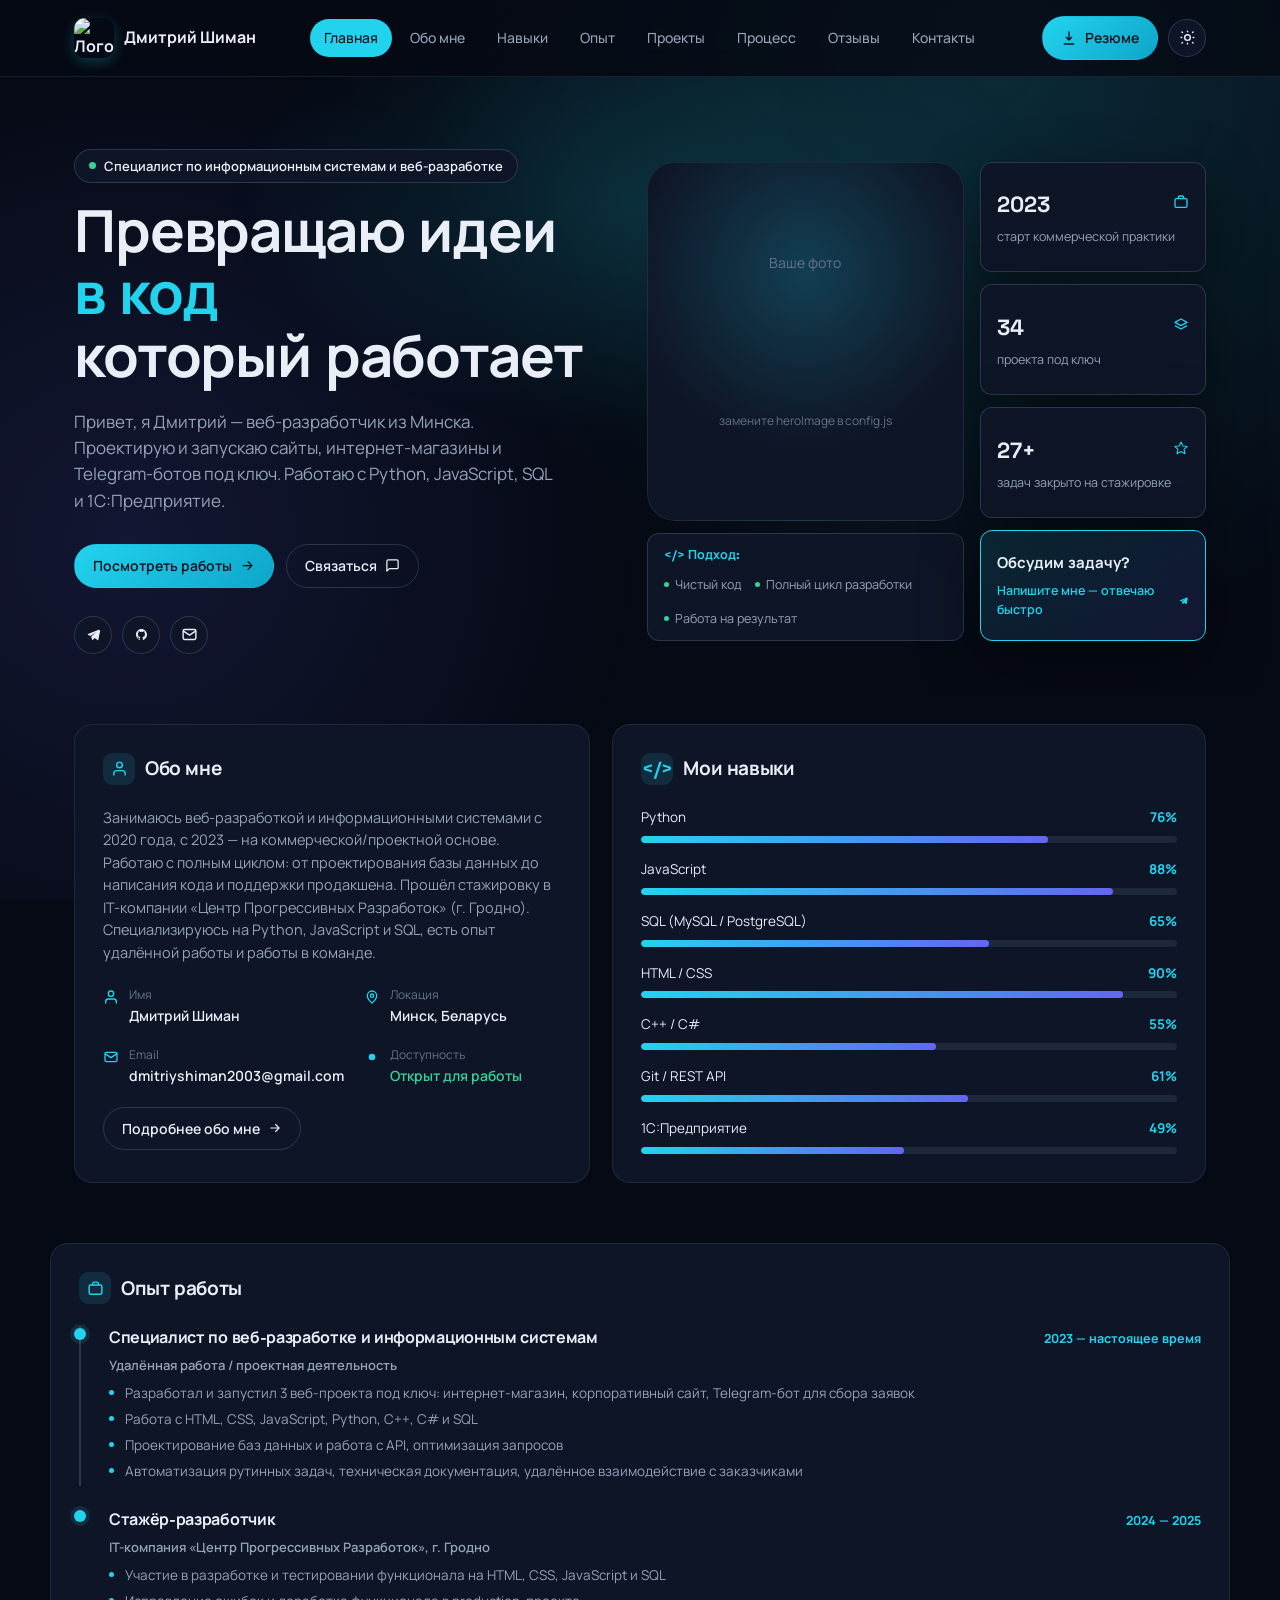
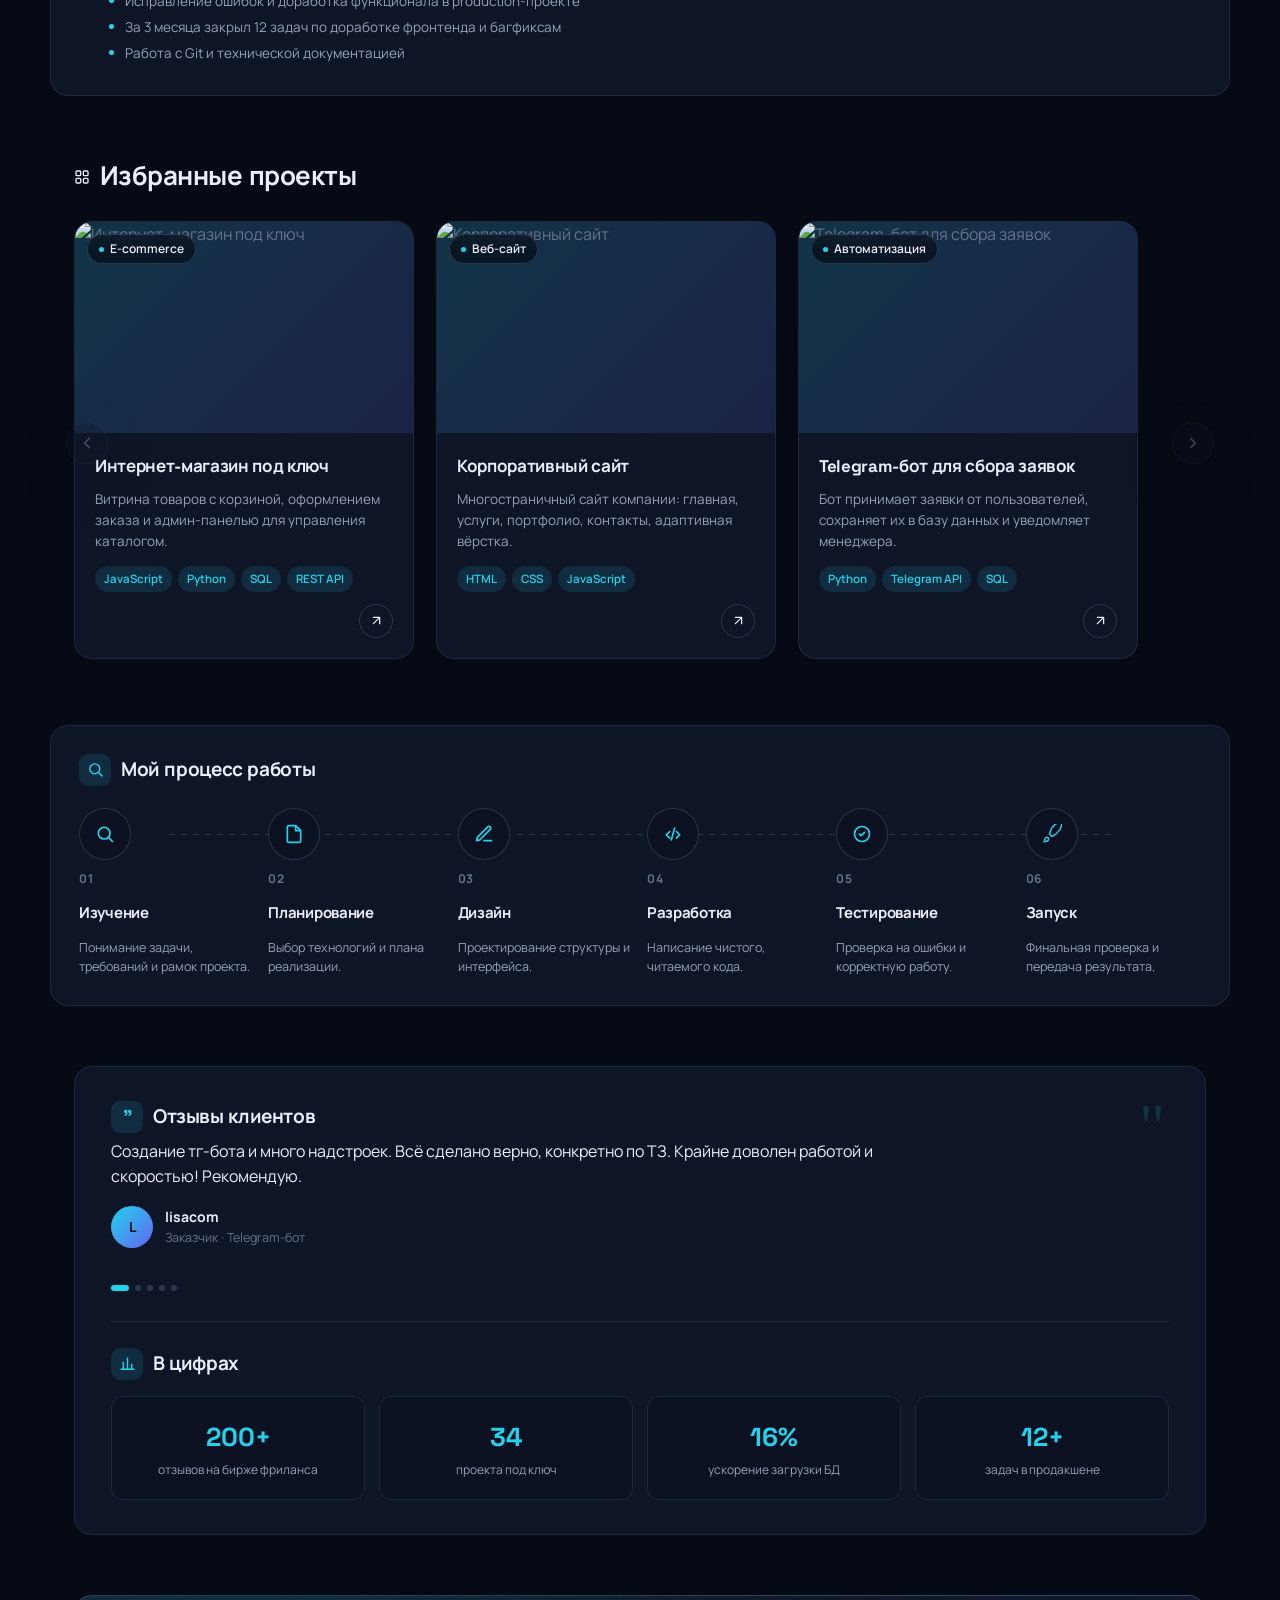
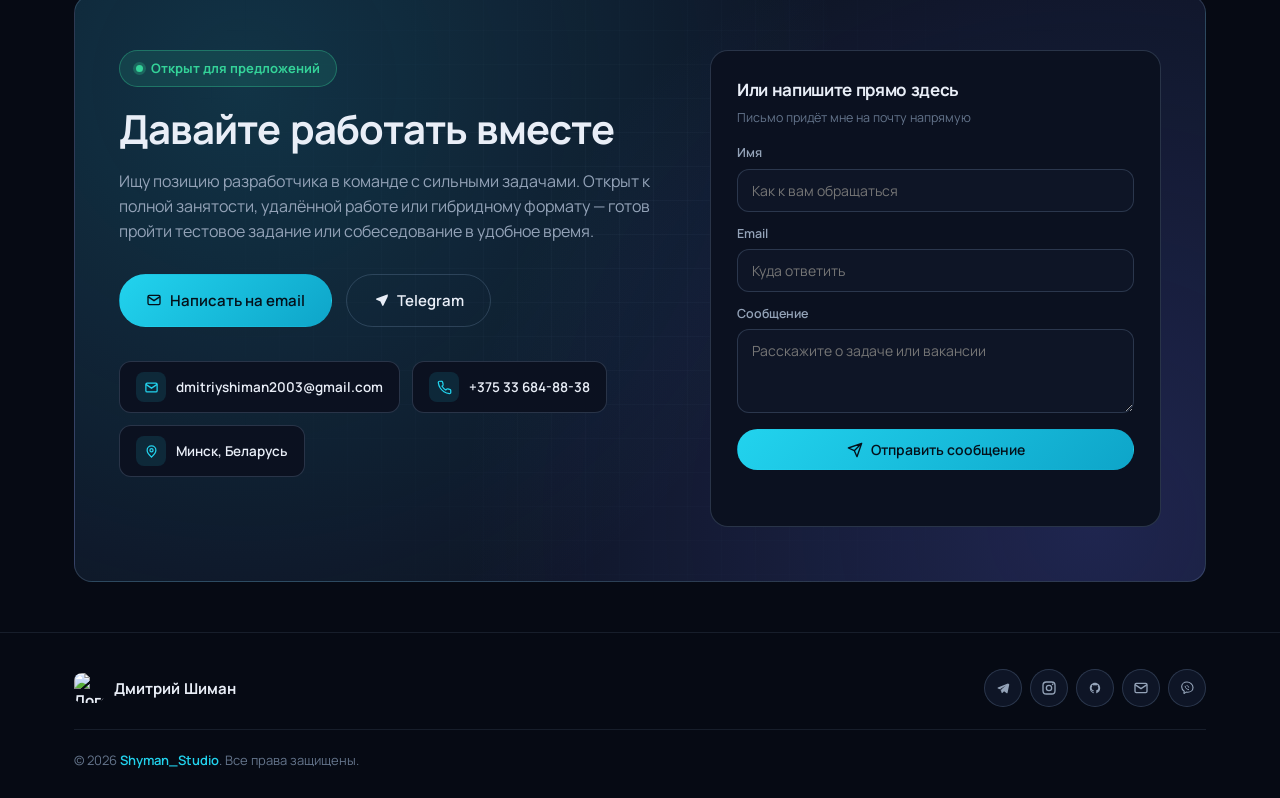
==== index.html @ 23aed1cb "Add files via upload" ====
<!DOCTYPE html>
<html lang="ru">
<head>
<meta charset="UTF-8" />
<meta name="viewport" content="width=device-width, initial-scale=1.0" />
<title>Дмитрий Шиман — Портфолио</title>
<meta name="description" content="Портфолио веб-разработчика Дмитрия Шимана" />
<link rel="icon" href="assets/favicon.ico" sizes="any">
<link rel="icon" type="image/png" sizes="32x32" href="assets/favicon-32.png">
<link rel="icon" type="image/png" href="assets/logo-icon.png">
<link rel="apple-touch-icon" href="assets/favicon-180.png">
<link rel="preconnect" href="https://fonts.googleapis.com">
<link href="https://fonts.googleapis.com/css2?family=Space+Grotesk:wght@500;600;700&family=Manrope:wght@400;500;600;700;800&display=swap" rel="stylesheet">
<link rel="stylesheet" href="style.css" />
</head>
<body>

<header class="site-header">
  <div class="scroll-progress" id="scrollProgress"></div>
  <div class="header-inner">
    <div class="brand">
      <img src="assets/logo-icon.png" alt="Логотип" width="40" height="40" style="border-radius:11px;" />
      <span id="brandName">Дмитрий Шиман</span>
    </div>

    <nav class="main-nav" id="mainNav">
      <a href="#home" class="active">Главная</a>
      <a href="#about">Обо мне</a>
      <a href="#skills">Навыки</a>
      <a href="#experience">Опыт</a>
      <a href="#projects">Проекты</a>
      <a href="#process">Процесс</a>
      <a href="#testimonials">Отзывы</a>
      <a href="#contact">Контакты</a>
    </nav>

    <div class="header-actions">
      <a class="btn btn-primary" id="cvBtn" href="#" download>
        <svg viewBox="0 0 24 24" fill="none" width="16" height="16"><path d="M12 3v12m0 0l-4-4m4 4l4-4M5 21h14" stroke="currentColor" stroke-width="2" stroke-linecap="round" stroke-linejoin="round"/></svg>
        <span>Резюме</span>
      </a>
      <button class="icon-btn" id="themeToggle" aria-label="Переключить тему">
        <svg viewBox="0 0 24 24" fill="none" width="17" height="17"><path d="M12 3v1M12 20v1M4.2 4.2l.7.7M19.1 19.1l.7.7M3 12h1M20 12h1M4.2 19.8l.7-.7M19.1 4.9l.7-.7M12 8a4 4 0 100 8 4 4 0 000-8z" stroke="currentColor" stroke-width="2" stroke-linecap="round"/></svg>
      </button>
      <button class="icon-btn nav-toggle" id="navToggle" aria-label="Меню">
        <svg viewBox="0 0 24 24" fill="none" width="18" height="18"><path d="M4 7h16M4 12h16M4 17h16" stroke="currentColor" stroke-width="2" stroke-linecap="round"/></svg>
      </button>
    </div>
  </div>
</header>

<div class="mobile-nav" id="mobileNav">
  <button class="icon-btn close-btn" id="mobileNavClose" aria-label="Закрыть меню">✕</button>
  <a href="#home">Главная</a>
  <a href="#about">Обо мне</a>
  <a href="#skills">Навыки</a>
  <a href="#experience">Опыт</a>
  <a href="#projects">Проекты</a>
  <a href="#process">Процесс</a>
  <a href="#testimonials">Отзывы</a>
  <a href="#contact">Контакты</a>
</div>

<main>
  <!-- HERO -->
  <section class="hero" id="home">
    <div class="wrap hero-grid">
      <div>
        <span class="badge"><span class="dot"></span><span id="heroRole">Full-stack разработчик</span></span>
        <h1 id="heroTitle">Я создаю цифровые <span class="accent">продукты</span><br>которые важны.</h1>
        <p class="hero-text" id="heroText">Текст о себе.</p>
        <div class="hero-cta">
          <a href="#projects" class="btn btn-primary">Посмотреть работы
            <svg viewBox="0 0 24 24" fill="none" width="15" height="15"><path d="M5 12h14M13 6l6 6-6 6" stroke="currentColor" stroke-width="2" stroke-linecap="round" stroke-linejoin="round"/></svg>
          </a>
          <a href="#contact" class="btn btn-outline">Связаться
            <svg viewBox="0 0 24 24" fill="none" width="15" height="15"><path d="M21 15a2 2 0 01-2 2H7l-4 4V5a2 2 0 012-2h14a2 2 0 012 2z" stroke="currentColor" stroke-width="2" stroke-linecap="round" stroke-linejoin="round"/></svg>
          </a>
        </div>
        <div class="social-row" id="socialRow"></div>
      </div>

      <div class="hero-visual">
        <div class="hero-photo-col">
          <div class="hero-photo-frame" id="heroPhotoFrame">
            <div class="placeholder-face">Ваше фото<br><span style="font-size:12px">замените heroImage в config.js</span></div>
          </div>
          <div class="hero-approach-strip">
            <span class="head">&lt;/&gt; Подход:</span>
            <ul id="heroBadgesList"></ul>
          </div>
        </div>
        <div class="floating-stats" id="floatingStats"></div>
      </div>
    </div>
  </section>

  <!-- ABOUT + SKILLS -->
  <section id="about">
    <div class="wrap two-col">
      <div class="panel reveal">
        <div class="panel-head">
          <h3><span class="icon-wrap"><svg viewBox="0 0 24 24" fill="none" width="16" height="16"><path d="M20 21v-2a4 4 0 00-4-4H8a4 4 0 00-4 4v2M12 11a4 4 0 100-8 4 4 0 000 8z" stroke="currentColor" stroke-width="2" stroke-linecap="round" stroke-linejoin="round"/></svg></span>Обо мне</h3>
        </div>
        <p id="aboutText" style="color:var(--text-dim); font-size:14.5px;"></p>
        <div class="about-fields-grid">
          <div class="about-field">
            <svg viewBox="0 0 24 24" fill="none"><path d="M20 21v-2a4 4 0 00-4-4H8a4 4 0 00-4 4v2M12 11a4 4 0 100-8 4 4 0 000 8z" stroke="currentColor" stroke-width="2" stroke-linecap="round"/></svg>
            <div><div class="k">Имя</div><div class="v" id="aboutName"></div></div>
          </div>
          <div class="about-field">
            <svg viewBox="0 0 24 24" fill="none"><path d="M12 21s-7-6.2-7-11a7 7 0 1114 0c0 4.8-7 11-7 11z" stroke="currentColor" stroke-width="2"/><circle cx="12" cy="10" r="2.5" stroke="currentColor" stroke-width="2"/></svg>
            <div><div class="k">Локация</div><div class="v" id="aboutLocation"></div></div>
          </div>
          <div class="about-field">
            <svg viewBox="0 0 24 24" fill="none"><rect x="3" y="5" width="18" height="14" rx="2" stroke="currentColor" stroke-width="2"/><path d="M3 7l9 6 9-6" stroke="currentColor" stroke-width="2"/></svg>
            <div><div class="k">Email</div><div class="v" id="aboutEmail"></div></div>
          </div>
          <div class="about-field">
            <svg viewBox="0 0 24 24" fill="none" class="availability-dot"><circle cx="12" cy="12" r="5" fill="currentColor"/></svg>
            <div><div class="k">Доступность</div><div class="v" id="aboutAvailability" style="color:var(--success)"></div></div>
          </div>
        </div>
        <a href="#contact" class="btn btn-outline">Подробнее обо мне
          <svg viewBox="0 0 24 24" fill="none" width="14" height="14"><path d="M5 12h14M13 6l6 6-6 6" stroke="currentColor" stroke-width="2" stroke-linecap="round" stroke-linejoin="round"/></svg>
        </a>
      </div>

      <div class="panel reveal" id="skills">
        <div class="panel-head">
          <h3><span class="icon-wrap">&lt;/&gt;</span>Мои навыки</h3>
        </div>
        <div id="skillsList"></div>
      </div>
    </div>
  </section>

  <!-- EXPERIENCE -->
  <section id="experience">
    <div class="wrap panel reveal">
      <div class="panel-head">
        <h3><span class="icon-wrap"><svg viewBox="0 0 24 24" fill="none" width="16" height="16"><rect x="3" y="7" width="18" height="13" rx="2" stroke="currentColor" stroke-width="2"/><path d="M8 7V5a2 2 0 012-2h4a2 2 0 012 2v2" stroke="currentColor" stroke-width="2"/></svg></span>Опыт работы</h3>
      </div>
      <div class="timeline" id="experienceList"></div>
    </div>
  </section>

  <!-- PROJECTS -->
  <section id="projects">
    <div class="wrap">
      <div class="section-head reveal">
        <h2><span class="icon-wrap" style="display:inline-grid"><svg viewBox="0 0 24 24" fill="none" width="16" height="16"><rect x="3" y="3" width="7" height="7" rx="1.5" stroke="currentColor" stroke-width="2"/><rect x="14" y="3" width="7" height="7" rx="1.5" stroke="currentColor" stroke-width="2"/><rect x="3" y="14" width="7" height="7" rx="1.5" stroke="currentColor" stroke-width="2"/><rect x="14" y="14" width="7" height="7" rx="1.5" stroke="currentColor" stroke-width="2"/></svg></span>Избранные проекты</h2>
      </div>
      <div class="projects-scroller">
        <button class="projects-arrow prev" id="projectsPrev" aria-label="Прокрутить влево">
          <svg viewBox="0 0 24 24" fill="none"><path d="M15 6l-6 6 6 6" stroke="currentColor" stroke-width="2.2" stroke-linecap="round" stroke-linejoin="round"/></svg>
        </button>
        <div class="projects-grid" id="projectsGrid"></div>
        <button class="projects-arrow next" id="projectsNext" aria-label="Прокрутить вправо">
          <svg viewBox="0 0 24 24" fill="none"><path d="M9 6l6 6-6 6" stroke="currentColor" stroke-width="2.2" stroke-linecap="round" stroke-linejoin="round"/></svg>
        </button>
      </div>
    </div>
  </section>

  <!-- PROCESS -->
  <section id="process">
    <div class="wrap panel reveal">
      <div class="panel-head">
        <h3><span class="icon-wrap"><svg viewBox="0 0 24 24" fill="none" width="16" height="16"><circle cx="11" cy="11" r="7" stroke="currentColor" stroke-width="2"/><path d="M21 21l-4.3-4.3" stroke="currentColor" stroke-width="2" stroke-linecap="round"/></svg></span>Мой процесс работы</h3>
      </div>
      <div class="process-track" id="processTrack"></div>
    </div>
  </section>

  <!-- TESTIMONIALS + NUMBERS -->
  <section id="testimonials">
    <div class="wrap">
      <div class="panel social-proof-panel reveal">
        <div class="social-proof-top">
          <div class="panel-head" style="margin-bottom: 6px;">
            <h3><span class="icon-wrap" style="font-size:18px;">"</span>Отзывы клиентов</h3>
          </div>
          <div class="testimonial-quote-mark">"</div>
          <div id="testimonialSlot"></div>
          <div class="testimonial-dots" id="testimonialDots"></div>
        </div>
        <div class="social-proof-divider"></div>
        <div class="social-proof-bottom">
          <div class="panel-head" style="margin-bottom: 16px;">
            <h3><span class="icon-wrap"><svg viewBox="0 0 24 24" fill="none" width="16" height="16"><path d="M3 20h18M6 20V10M12 20V4M18 20v-7" stroke="currentColor" stroke-width="2" stroke-linecap="round"/></svg></span>В цифрах</h3>
          </div>
          <div class="numbers-grid" id="numbersGrid"></div>
        </div>
      </div>
    </div>
  </section>

  <!-- CONTACT -->
  <section id="contact">
    <div class="wrap">
      <div class="contact-cta reveal">
        <div class="contact-cta-grid">
          <div class="contact-cta-inner">
            <span class="contact-availability"><span class="dot"></span><span id="contactAvailability">Открыт для предложений</span></span>
            <h2 id="contactHeading"></h2>
            <p class="lead" id="contactText"></p>
            <div class="contact-actions">
              <a href="#" id="contactEmailBtn" class="btn btn-primary">
                <svg viewBox="0 0 24 24" fill="none" width="16" height="16"><rect x="3" y="5" width="18" height="14" rx="2" stroke="currentColor" stroke-width="2"/><path d="M3 7l9 6 9-6" stroke="currentColor" stroke-width="2"/></svg>
                Написать на email
              </a>
              <span class="copy-toast" id="copyToast">Email скопирован</span>
              <a href="#" id="contactTelegramBtn" class="btn btn-outline" target="_blank" rel="noopener">
                <svg viewBox="0 0 24 24" fill="currentColor" width="16" height="16"><path d="M22 5.9c-.15.28-.06.62.2.8L15.6 20.4a1 1 0 01-1.75-.1l-2.7-6-6-2.7a1 1 0 01-.1-1.75L21.3 3.9c.68-.34 1.42.4 1.08 1.08z"/></svg>
                Telegram
              </a>
            </div>
            <div class="contact-chips">
              <div class="contact-chip">
                <span class="icon-wrap"><svg viewBox="0 0 24 24" fill="none"><rect x="3" y="5" width="18" height="14" rx="2" stroke="currentColor" stroke-width="2"/><path d="M3 7l9 6 9-6" stroke="currentColor" stroke-width="2"/></svg></span>
                <span class="v" id="contactEmail"></span>
              </div>
              <div class="contact-chip">
                <span class="icon-wrap"><svg viewBox="0 0 24 24" fill="none"><path d="M22 16.92v3a2 2 0 01-2.18 2 19.8 19.8 0 01-8.63-3.07 19.5 19.5 0 01-6-6A19.8 19.8 0 012.11 4.18 2 2 0 014.09 2h3a2 2 0 012 1.72c.13.99.36 1.96.68 2.89a2 2 0 01-.45 2.11L8.1 9.9a16 16 0 006 6l1.18-1.18a2 2 0 012.11-.45 12.8 12.8 0 002.89.68A2 2 0 0122 16.92z" stroke="currentColor" stroke-width="2"/></svg></span>
                <span class="v" id="contactPhone"></span>
              </div>
              <div class="contact-chip">
                <span class="icon-wrap"><svg viewBox="0 0 24 24" fill="none"><path d="M12 21s-7-6.2-7-11a7 7 0 1114 0c0 4.8-7 11-7 11z" stroke="currentColor" stroke-width="2"/><circle cx="12" cy="10" r="2.5" stroke="currentColor" stroke-width="2"/></svg></span>
                <span class="v" id="contactLocation"></span>
              </div>
            </div>
          </div>

          <form class="contact-form-card" 
      action="https://formspree.io/f/xkjnjdnv" 
      method="POST"
      id="contactForm">
  <h3>Или напишите прямо здесь</h3>
  <p class="contact-form-note">Письмо придёт мне на почту напрямую</p>
  
  <!-- Скрытое поле для защиты от спама (опционально) -->
  <input type="text" name="_gotcha" style="display:none" />
  
  <label>
    <span>Имя</span>
    <input type="text" name="name" placeholder="Как к вам обращаться" required />
  </label>
  <label>
    <span>Email</span>
    <input type="email" name="email" placeholder="Куда ответить" required />
  </label>
  <label>
    <span>Сообщение</span>
    <textarea name="message" placeholder="Расскажите о задаче или вакансии" required></textarea>
  </label>
  
  <button type="submit" class="btn btn-primary" id="contactFormSubmit">
    <svg viewBox="0 0 24 24" fill="none" width="16" height="16">
      <path d="M22 2L11 13M22 2l-7 20-4-9-9-4 20-7z" stroke="currentColor" stroke-width="2" stroke-linecap="round" stroke-linejoin="round"/>
    </svg>
    Отправить сообщение
  </button>
  
  <p class="contact-form-status" id="contactFormStatus"></p>
</form>
        </div>
      </div>
    </div>
  </section>
</main>

<footer class="site-footer">
  <div class="wrap">
    <div class="footer-top">
      <div class="footer-brand">
        <img src="assets/logo-icon.png" alt="Логотип" />
        <span id="footerName">Дмитрий Шиман</span>
      </div>
      <div class="footer-socials" id="footerSocials"></div>
    </div>
    <div class="footer-bottom">
      <span>© <span id="footerYear"></span> <span class="studio">Shyman_Studio</span>. Все права защищены.</span>
    </div>
  </div>
</footer>

<button class="back-to-top" id="backToTop" aria-label="Наверх">
  <svg viewBox="0 0 24 24" fill="none" width="18" height="18"><path d="M12 19V5M5 12l7-7 7 7" stroke="currentColor" stroke-width="2.2" stroke-linecap="round" stroke-linejoin="round"/></svg>
</button>

<script src="config.js"></script>
<script src="script.js"></script>
</body>
</html>
---- style.css ----
:root {
  --bg: #060a14;
  --bg-soft: #0b1120;
  --panel: #0e1526;
  --panel-border: rgba(148, 178, 214, 0.12);
  --panel-border-strong: rgba(148, 178, 214, 0.22);
  --text: #e9eef7;
  --text-dim: #94a3b8;
  --text-dimmer: #64748b;
  --accent: #22d3ee;
  --accent-2: #6366f1;
  --accent-soft: rgba(34, 211, 238, 0.12);
  --success: #34d399;
  --radius: 18px;
  --radius-sm: 12px;
  --shadow: 0 20px 60px rgba(0, 0, 0, 0.45);
  --maxw: 1180px;
  --font-display: "Space Grotesk", "Manrope", sans-serif;
  --font-body: "Manrope", -apple-system, BlinkMacSystemFont, "Segoe UI", sans-serif;
}

[data-theme="light"] {
  --bg: #f3f6fb;
  --bg-soft: #ffffff;
  --panel: #ffffff;
  --panel-border: rgba(15, 23, 42, 0.09);
  --panel-border-strong: rgba(15, 23, 42, 0.16);
  --text: #0f172a;
  --text-dim: #475569;
  --text-dimmer: #64748b;
  --accent: #0891b2;
  --accent-2: #4f46e5;
  --accent-soft: rgba(8, 145, 178, 0.1);
  --success: #059669;
  --shadow: 0 20px 50px rgba(15, 23, 42, 0.1);
}

* { box-sizing: border-box; }
html { scroll-behavior: smooth; }

body {
  margin: 0;
  background: var(--bg);
  color: var(--text);
  font-family: var(--font-body);
  line-height: 1.55;
  -webkit-font-smoothing: antialiased;
  transition: background 0.3s ease, color 0.3s ease;
  overflow-x: hidden;
}

body::before {
  content: "";
  position: fixed;
  inset: 0;
  z-index: -1;
  background:
    radial-gradient(circle at 78% 8%, rgba(34, 211, 238, 0.16), transparent 45%),
    radial-gradient(circle at 10% 60%, rgba(99, 102, 241, 0.14), transparent 40%);
  pointer-events: none;
}

h1, h2, h3, h4 { font-family: var(--font-display); margin: 0; letter-spacing: -0.02em; }
p { margin: 0; }
a { color: inherit; text-decoration: none; }
ul { list-style: none; margin: 0; padding: 0; }
img { max-width: 100%; display: block; }
button { font-family: inherit; cursor: pointer; }

.wrap { max-width: var(--maxw); margin: 0 auto; padding: 0 24px; }
.eyebrow {
  display: inline-flex;
  align-items: center;
  gap: 8px;
  font-size: 13px;
  font-weight: 600;
  color: var(--accent);
  letter-spacing: 0.02em;
}
.eyebrow svg { width: 16px; height: 16px; }

/* ---------- Header ---------- */
header.site-header {
  position: sticky;
  top: 0;
  z-index: 100;
  backdrop-filter: blur(14px);
  background: color-mix(in srgb, var(--bg) 78%, transparent);
  border-bottom: 1px solid var(--panel-border);
}
.scroll-progress {
  position: absolute; left: 0; top: 0; height: 2px; width: 0%;
  background: linear-gradient(90deg, var(--accent), var(--accent-2));
  transition: width 0.1s linear;
  z-index: 2;
}
.header-inner {
  display: flex;
  align-items: center;
  justify-content: space-between;
  padding: 16px 24px;
  max-width: var(--maxw);
  margin: 0 auto;
  gap: 20px;
}
.brand { display: flex; align-items: center; gap: 10px; font-weight: 700; font-size: 16px; }
.brand img { box-shadow: 0 4px 14px rgba(34, 211, 238, 0.25); flex-shrink: 0; }
.brand .mark {
  width: 34px; height: 34px; border-radius: 10px;
  display: grid; place-items: center;
  background: linear-gradient(135deg, var(--accent), var(--accent-2));
  color: #04101a; font-weight: 800; font-size: 13px;
  font-family: var(--font-display);
}
nav.main-nav { display: flex; gap: 4px; }
nav.main-nav a {
  padding: 8px 14px;
  border-radius: 999px;
  font-size: 14px;
  font-weight: 500;
  color: var(--text-dim);
  transition: all 0.2s ease;
}
nav.main-nav a:hover { color: var(--text); }
nav.main-nav a.active { color: var(--bg); background: var(--accent); }
.header-actions { display: flex; align-items: center; gap: 10px; }
.btn {
  display: inline-flex;
  align-items: center;
  gap: 8px;
  padding: 10px 18px;
  border-radius: 999px;
  font-size: 14px;
  font-weight: 600;
  border: 1px solid transparent;
  transition: transform 0.15s ease, box-shadow 0.15s ease, opacity 0.15s ease;
  white-space: nowrap;
}
.btn:active { transform: scale(0.97); }
.btn-primary { background: linear-gradient(135deg, var(--accent), #0ea5c9); color: #04101a; }
.btn-primary:hover { box-shadow: 0 8px 24px rgba(34, 211, 238, 0.35); }
.btn-outline { background: transparent; border-color: var(--panel-border-strong); color: var(--text); }
.btn-outline:hover { border-color: var(--accent); color: var(--accent); }
.icon-btn {
  width: 38px; height: 38px; border-radius: 50%;
  display: grid; place-items: center;
  border: 1px solid var(--panel-border-strong);
  background: var(--panel); color: var(--text);
}
.icon-btn:hover { border-color: var(--accent); color: var(--accent); }
.icon-btn svg { width: 17px; height: 17px; }
.nav-toggle { display: none; }

/* ---------- Hero ---------- */
.hero { padding: 72px 0 40px; position: relative; overflow: hidden; }
.hero::before {
  content: "";
  position: absolute; top: -120px; left: 50%; width: 900px; height: 500px;
  background: radial-gradient(ellipse, rgba(34, 211, 238, 0.14), transparent 65%);
  transform: translateX(-50%);
  pointer-events: none;
}
.hero-grid { position: relative; display: grid; grid-template-columns: 1fr 1.05fr; gap: 40px; align-items: center; }
.badge {
  display: inline-flex; align-items: center; gap: 8px;
  padding: 6px 14px; border-radius: 999px;
  border: 1px solid var(--panel-border-strong);
  background: var(--panel); font-size: 13px; font-weight: 600;
  margin-bottom: 18px;
}
.badge .dot { width: 7px; height: 7px; border-radius: 50%; background: var(--success); }
.hero-eyebrow {
  font-family: "Space Grotesk", monospace; font-size: 13px; letter-spacing: 0.04em;
  color: var(--text-dimmer); margin: 0 0 6px;
}
.hero h1 { position: relative; font-size: clamp(38px, 5vw, 58px); line-height: 1.08; font-weight: 700; }
.hero h1 .accent { color: var(--accent); position: relative; white-space: nowrap; }
.hero h1 .accent::after {
  content: ""; position: absolute; left: 0; right: 0; bottom: 2px; height: 0.32em;
  z-index: -1; border-radius: 3px;
}
.hero-text { margin-top: 20px; font-size: 17px; color: var(--text-dim); max-width: 480px; }
.hero-cta { display: flex; gap: 12px; margin-top: 30px; flex-wrap: wrap; }
.social-row { display: flex; gap: 10px; margin-top: 28px; }

.hero-visual { position: relative; display: flex; align-items: stretch; gap: 16px; }
.hero-photo-col { flex: 1.4; min-width: 0; display: flex; flex-direction: column; gap: 12px; }
.hero-photo-frame {
  position: relative;
  width: 100%;
  aspect-ratio: 3 / 3.4;
  border-radius: 28px;
  overflow: hidden;
  background: radial-gradient(circle at 50% 30%, rgba(34, 211, 238, 0.22), transparent 60%), var(--panel);
  border: 1px solid var(--panel-border);
}
.hero-photo-frame img {
  width: 100%; height: 100%; object-fit: cover;
  -webkit-mask-image: linear-gradient(to bottom, black 82%, transparent 100%);
  mask-image: linear-gradient(to bottom, black 82%, transparent 100%);
  filter: saturate(0.94) contrast(1.03);
}
.hero-photo-frame .photo-tint {
  position: absolute; inset: 0;
  background: linear-gradient(160deg, rgba(34, 211, 238, 0.16), rgba(99, 102, 241, 0.22));
  mix-blend-mode: soft-light;
  pointer-events: none;
}
.hero-photo-frame .photo-fade-bottom {
  position: absolute; left: 0; right: 0; bottom: 0; height: 32%;
  background: linear-gradient(to bottom, transparent, var(--panel) 92%);
  pointer-events: none;
}
.hero-photo-frame .placeholder-face {
  width: 100%; height: 100%; display: grid; place-items: center;
  color: var(--text-dimmer); font-size: 14px; text-align: center; padding: 20px;
}
.hero-approach-strip {
  background: var(--panel);
  border: 1px solid var(--panel-border-strong);
  border-radius: var(--radius-sm);
  padding: 12px 16px;
  display: flex; align-items: center; gap: 10px; flex-wrap: wrap;
  font-size: 12.5px;
}
.hero-approach-strip .head { color: var(--accent); font-weight: 700; font-family: var(--font-display); }
.hero-approach-strip ul { display: flex; gap: 14px; flex-wrap: wrap; }
.hero-approach-strip ul li { color: var(--text-dim); display: flex; align-items: center; gap: 6px; }
.hero-approach-strip ul li::before { content: ""; width: 5px; height: 5px; border-radius: 50%; background: var(--success); flex-shrink: 0; }

.floating-stats { flex: 1; min-width: 150px; display: flex; flex-direction: column; gap: 12px; }
@media (max-width: 900px) {
  .hero-visual { flex-direction: column; }
  .floating-stats { flex-direction: row; flex-wrap: wrap; width: 100%; }
  .floating-stats .stat-pill { flex: 1 1 140px; }
}
.stat-pill {
  background: var(--panel);
  border: 1px solid var(--panel-border-strong);
  border-radius: var(--radius-sm);
  padding: 14px 16px;
  min-width: 0;
  box-shadow: var(--shadow);
  flex: 1;
  display: flex;
  flex-direction: column;
  justify-content: center;
}
.stat-pill .row { display: flex; align-items: center; justify-content: space-between; margin-bottom: 6px; }
.stat-pill .value { font-family: var(--font-display); font-size: 22px; font-weight: 700; }
.stat-pill .icon { color: var(--accent); }
.stat-pill .label { font-size: 12.5px; color: var(--text-dim); }
.stat-pill-cta {
  background: linear-gradient(135deg, rgba(34, 211, 238, 0.12), rgba(99, 102, 241, 0.14));
  border-color: var(--accent);
  text-decoration: none; color: inherit;
  transition: transform 0.15s ease, box-shadow 0.15s ease;
}
.stat-pill-cta:hover { transform: translateY(-2px); box-shadow: 0 10px 24px rgba(34, 211, 238, 0.18); }
.stat-pill-cta .label { display: flex; align-items: center; gap: 6px; color: var(--accent); font-weight: 600; }
.stat-pill-cta .label svg { width: 13px; height: 13px; }

/* ---------- Panels / cards shared ---------- */
.panel {
  background: var(--panel);
  border: 1px solid var(--panel-border);
  border-radius: var(--radius);
  padding: 28px;
}
.panel-head { display: flex; align-items: center; justify-content: space-between; margin-bottom: 22px; gap: 12px; }
.panel-head h3 { display: flex; align-items: center; gap: 10px; font-size: 19px; }
.panel-head .icon-wrap { width: 32px; height: 32px; border-radius: 9px; background: var(--accent-soft); color: var(--accent); display: grid; place-items: center; }
.panel-head .icon-wrap svg { width: 17px; height: 17px; }

section { padding: 30px 0; }
.two-col { display: grid; grid-template-columns: 1fr 1.15fr; gap: 22px; }

/* About */
.about-field { display: flex; gap: 10px; align-items: flex-start; margin-top: 4px; }
.about-field svg { width: 16px; height: 16px; color: var(--accent); margin-top: 3px; flex-shrink: 0; }
.about-field .k { font-size: 12px; color: var(--text-dimmer); }
.about-field .v { font-size: 14px; font-weight: 600; }
.about-fields-grid { display: grid; grid-template-columns: 1fr 1fr; gap: 16px 20px; margin: 18px 0 20px; }
.availability-dot { color: var(--success); }

/* Skills */
.skill-row { margin-bottom: 16px; }
.skill-row:last-child { margin-bottom: 0; }
.skill-row .top { display: flex; justify-content: space-between; font-size: 13.5px; margin-bottom: 8px; }
.skill-row .top .pct { color: var(--accent); font-weight: 700; }
.skill-bar { height: 7px; border-radius: 999px; background: rgba(148, 178, 214, 0.12); overflow: hidden; }
.skill-bar span { display: block; height: 100%; border-radius: 999px; background: linear-gradient(90deg, var(--accent), var(--accent-2)); width: 0%; transition: width 1.1s cubic-bezier(.2,.8,.2,1); }

/* Projects */
.section-head { display: flex; align-items: baseline; justify-content: space-between; margin-bottom: 24px; gap: 16px; flex-wrap: wrap; }
.section-head h2 { font-size: 26px; display: flex; align-items: center; gap: 10px; }
.section-head .link-more { font-size: 14px; font-weight: 600; color: var(--accent); display: flex; align-items: center; gap: 6px; }
.projects-grid {
  display: flex;
  gap: 22px;
  overflow-x: auto;
  scroll-snap-type: x proximity;
  scroll-behavior: smooth;
  padding-bottom: 6px;
  scrollbar-width: none;
}
.projects-grid::-webkit-scrollbar { display: none; }
.projects-grid .project-card { flex: 0 0 clamp(270px, 32vw, 340px); scroll-snap-align: start; }
.projects-scroller { position: relative; }
.projects-arrow {
  position: absolute; top: 50%; transform: translateY(-50%);
  width: 42px; height: 42px; border-radius: 50%;
  display: grid; place-items: center;
  background: var(--panel); border: 1px solid var(--panel-border-strong);
  color: var(--text); box-shadow: var(--shadow);
  z-index: 3; transition: opacity 0.2s ease, transform 0.15s ease;
}
.projects-arrow:hover { border-color: var(--accent); color: var(--accent); }
.projects-arrow:active { transform: translateY(-50%) scale(0.94); }
.projects-arrow.prev { left: -8px; }
.projects-arrow.next { right: -8px; }
.projects-arrow[disabled] { opacity: 0.25; pointer-events: none; }
.projects-arrow svg { width: 18px; height: 18px; }
@media (max-width: 640px) { .projects-arrow { display: none; } }
.project-card {
  background: var(--panel);
  border: 1px solid var(--panel-border);
  border-radius: var(--radius);
  overflow: hidden;
  display: flex; flex-direction: column;
  transition: transform 0.25s ease, border-color 0.25s ease;
}
.project-card:hover { transform: translateY(-4px); border-color: var(--panel-border-strong); }
.project-thumb {
  aspect-ratio: 16/10;
  background: linear-gradient(135deg, rgba(34,211,238,0.16), rgba(99,102,241,0.16));
  position: relative;
  display: grid; place-items: center;
  color: var(--text-dimmer);
  overflow: hidden;
}
.project-thumb img { width: 100%; height: 100%; object-fit: cover; }
.project-thumb .cat-tag {
  position: absolute; top: 12px; left: 12px;
  background: rgba(6,10,20,0.65); backdrop-filter: blur(6px);
  border: 1px solid var(--panel-border-strong);
  padding: 5px 11px; border-radius: 999px; font-size: 12px; font-weight: 600; color: var(--text);
  display: flex; align-items: center; gap: 6px;
}
.project-thumb .cat-tag .dot { width: 5px; height: 5px; border-radius: 50%; background: var(--accent); }
.project-body { padding: 20px; display: flex; flex-direction: column; gap: 10px; flex: 1; }
.project-body h4 { font-size: 17px; }
.project-body p { font-size: 13.5px; color: var(--text-dim); flex: 1; }
.project-tags { display: flex; flex-wrap: wrap; gap: 6px; margin: 4px 0 2px; }
.project-tags span { font-size: 11.5px; padding: 4px 9px; border-radius: 999px; background: var(--accent-soft); color: var(--accent); font-weight: 600; }
.project-link { display: inline-flex; align-items: center; justify-content: center; width: 34px; height: 34px; border-radius: 50%; border: 1px solid var(--panel-border-strong); align-self: flex-start; }
.project-link:hover { border-color: var(--accent); color: var(--accent); }
.project-link svg { width: 15px; height: 15px; }
.project-card-foot { display: flex; align-items: center; justify-content: space-between; }
.empty-projects { flex: 1 0 100%; text-align: center; padding: 40px 20px; color: var(--text-dim); border: 1px dashed var(--panel-border-strong); border-radius: var(--radius); }

/* Process */
.process-track { display: grid; grid-template-columns: repeat(6, 1fr); gap: 14px; position: relative; }
.process-track::before {
  content: ""; position: absolute; top: 26px; left: 8%; right: 8%; height: 1px;
  background: repeating-linear-gradient(90deg, var(--panel-border-strong) 0 6px, transparent 6px 12px);
  z-index: 0;
}
.process-step { position: relative; z-index: 1; text-align: left; display: flex; flex-direction: column; gap: 10px; }
.process-icon {
  width: 52px; height: 52px; border-radius: 50%;
  background: var(--bg-soft); border: 1px solid var(--panel-border-strong);
  display: grid; place-items: center; color: var(--accent);
}
.process-icon svg { width: 20px; height: 20px; }
.process-step .num { font-size: 12px; color: var(--text-dimmer); font-weight: 700; letter-spacing: 0.06em; }
.process-step h4 { font-size: 15px; margin-top: 2px; }
.process-step p { font-size: 12.5px; color: var(--text-dim); margin-top: 4px; }

/* Testimonials + numbers — combined social-proof panel */
.social-proof-panel { padding: 34px 36px; }
.social-proof-top { position: relative; }
.testimonial-quote-mark {
  position: absolute; top: -6px; right: 4px;
  font-family: Georgia, serif; font-size: 64px; line-height: 1;
  color: var(--accent); opacity: 0.16; pointer-events: none;
}
.testimonial-card { display: flex; flex-direction: column; gap: 16px; min-height: 128px; }
.testimonial-card p.body { font-size: 16px; line-height: 1.6; color: var(--text); max-width: 780px; }
.testimonial-author { display: flex; align-items: center; gap: 12px; }
.avatar { width: 42px; height: 42px; border-radius: 50%; background: linear-gradient(135deg, var(--accent), var(--accent-2)); display: grid; place-items: center; color: #04101a; font-weight: 700; font-size: 14px; overflow: hidden; flex-shrink: 0; }
.avatar img { width: 100%; height: 100%; object-fit: cover; }
.testimonial-author .name { font-weight: 700; font-size: 14px; }
.testimonial-author .role { font-size: 12.5px; color: var(--text-dimmer); }
.testimonial-dots { display: flex; gap: 6px; margin-top: 18px; }
.testimonial-dots span { width: 6px; height: 6px; border-radius: 50%; background: var(--panel-border-strong); cursor: pointer; }
.testimonial-dots span.active { background: var(--accent); width: 18px; border-radius: 999px; }

.social-proof-divider { height: 1px; background: var(--panel-border); margin: 30px 0 26px; }

.numbers-grid { display: grid; grid-template-columns: repeat(4, 1fr); gap: 14px; }
.number-card {
  background: var(--bg-soft); border: 1px solid var(--panel-border); border-radius: var(--radius-sm);
  padding: 20px 14px; text-align: center;
  display: flex; flex-direction: column; align-items: center; justify-content: center; gap: 4px;
}
.number-card .val { font-family: var(--font-display); font-size: 26px; font-weight: 700; color: var(--accent); }
.number-card .lab { font-size: 12px; color: var(--text-dim); }

@media (max-width: 700px) { .social-proof-panel { padding: 26px 20px; } }

/* Contact */
.contact-cta {
  position: relative;
  overflow: hidden;
  border-radius: var(--radius);
  padding: 54px 44px;
  background:
    radial-gradient(circle at 15% 15%, rgba(34, 211, 238, 0.16), transparent 55%),
    radial-gradient(circle at 90% 90%, rgba(99, 102, 241, 0.2), transparent 55%),
    var(--panel);
  border: 1px solid var(--panel-border-strong);
}
.contact-cta::before {
  content: "";
  position: absolute; inset: 0;
  background-image: linear-gradient(var(--panel-border) 1px, transparent 1px), linear-gradient(90deg, var(--panel-border) 1px, transparent 1px);
  background-size: 34px 34px;
  opacity: 0.35;
  mask-image: radial-gradient(circle at 50% 40%, black, transparent 75%);
}
.contact-cta-inner { position: relative; z-index: 1; }
.contact-cta-grid { position: relative; z-index: 1; display: grid; grid-template-columns: 1.1fr 0.9fr; gap: 40px; align-items: start; }
@media (max-width: 900px) { .contact-cta-grid { grid-template-columns: 1fr; } }
.contact-availability {
  display: inline-flex; align-items: center; gap: 8px;
  padding: 7px 16px; border-radius: 999px;
  background: rgba(52, 211, 153, 0.12); border: 1px solid rgba(52, 211, 153, 0.35);
  color: var(--success); font-size: 13px; font-weight: 700;
  margin-bottom: 22px;
}
.contact-availability .dot { width: 7px; height: 7px; border-radius: 50%; background: var(--success); box-shadow: 0 0 0 3px rgba(52, 211, 153, 0.25); }
.contact-cta h2 { font-size: clamp(28px, 3.6vw, 40px); max-width: 620px; line-height: 1.12; margin-bottom: 16px; }
.contact-cta p.lead { font-size: 16px; color: var(--text-dim); max-width: 540px; margin-bottom: 30px; }
.contact-actions { position: relative; display: flex; gap: 14px; flex-wrap: wrap; margin-bottom: 34px; }
.contact-actions .btn { padding: 14px 26px; font-size: 15px; }
.copy-toast {
  position: absolute; left: 0; top: -38px;
  background: var(--success); color: #04140f;
  font-size: 12.5px; font-weight: 700;
  padding: 6px 14px; border-radius: 999px;
  opacity: 0; transform: translateY(6px); pointer-events: none;
  transition: opacity 0.2s ease, transform 0.2s ease;
}
.copy-toast.show { opacity: 1; transform: translateY(0); }
.contact-chips { display: flex; gap: 12px; flex-wrap: wrap; }
.contact-chip {
  display: flex; align-items: center; gap: 10px;
  padding: 10px 16px; border-radius: var(--radius-sm);
  background: var(--bg-soft); border: 1px solid var(--panel-border-strong);
  font-size: 13.5px; color: var(--text-dim);
}
.contact-chip .icon-wrap { width: 30px; height: 30px; border-radius: 8px; background: var(--accent-soft); color: var(--accent); display: grid; place-items: center; flex-shrink: 0; }
.contact-chip .icon-wrap svg { width: 15px; height: 15px; }
.contact-chip .v { color: var(--text); font-weight: 600; }

.contact-form-card {
  background: var(--bg-soft);
  border: 1px solid var(--panel-border-strong);
  border-radius: var(--radius);
  padding: 26px;
  display: flex;
  flex-direction: column;
  gap: 12px;
}
.contact-form-card h3 { font-size: 17px; }
.contact-form-note { font-size: 12.5px; color: var(--text-dimmer); margin-top: -8px; margin-bottom: 4px; }
.contact-form-card label { display: flex; flex-direction: column; gap: 6px; font-size: 12.5px; color: var(--text-dim); font-weight: 600; }
.contact-form-card input, .contact-form-card textarea {
  width: 100%; padding: 11px 14px; border-radius: var(--radius-sm);
  background: var(--panel); border: 1px solid var(--panel-border-strong); color: var(--text);
  font-family: inherit; font-size: 14px;
}
.contact-form-card textarea { resize: vertical; min-height: 84px; }
.contact-form-card input:focus, .contact-form-card textarea:focus { outline: 2px solid var(--accent); outline-offset: 1px; }
.contact-form-card button { justify-content: center; margin-top: 4px; }
.contact-form-status { font-size: 13px; color: var(--text-dim); min-height: 18px; }
.contact-form-status.ok { color: var(--success); }
.contact-form-status.err { color: #f87171; }

/* Experience / work history */
.timeline { display: flex; flex-direction: column; gap: 22px; }
.timeline-item { position: relative; padding-left: 28px; border-left: 2px solid var(--panel-border-strong); padding-bottom: 4px; }
.timeline-item:last-child { border-left-color: transparent; }
.timeline-item::before {
  content: ""; position: absolute; left: -7px; top: 2px;
  width: 12px; height: 12px; border-radius: 50%;
  background: var(--accent); box-shadow: 0 0 0 4px var(--accent-soft);
}
.timeline-head { display: flex; justify-content: space-between; align-items: baseline; gap: 12px; flex-wrap: wrap; margin-bottom: 4px; }
.timeline-head h4 { font-size: 16px; }
.timeline-head .period { font-size: 12.5px; color: var(--accent); font-weight: 700; white-space: nowrap; }
.timeline-org { font-size: 13px; color: var(--text-dim); margin-bottom: 8px; font-weight: 600; }
.timeline-item ul { display: flex; flex-direction: column; gap: 5px; }
.timeline-item ul li { font-size: 13.5px; color: var(--text-dim); padding-left: 16px; position: relative; }
.timeline-item ul li::before { content: ""; position: absolute; left: 0; top: 7px; width: 5px; height: 5px; border-radius: 50%; background: var(--accent); }

/* Footer */
footer.site-footer { border-top: 1px solid var(--panel-border); padding: 36px 0 28px; margin-top: 20px; }
.footer-top { display: flex; justify-content: space-between; align-items: center; gap: 20px; flex-wrap: wrap; margin-bottom: 22px; }
.footer-brand { display: flex; align-items: center; gap: 10px; font-family: var(--font-display); font-weight: 700; font-size: 15px; }
.footer-brand img { width: 30px; height: 30px; border-radius: 8px; }
.footer-socials { display: flex; gap: 8px; flex-wrap: wrap; }
.footer-socials a {
  width: 38px; height: 38px; border-radius: 50%;
  display: grid; place-items: center;
  border: 1px solid var(--panel-border-strong);
  background: var(--panel); color: var(--text-dim);
  transition: all 0.2s ease;
}
.footer-socials a:hover { border-color: var(--accent); color: var(--accent); transform: translateY(-2px); }
.footer-socials a svg { width: 16px; height: 16px; }
.footer-bottom {
  display: flex; justify-content: space-between; align-items: center; flex-wrap: wrap; gap: 10px;
  font-size: 13px; color: var(--text-dimmer);
  padding-top: 20px; border-top: 1px solid var(--panel-border);
}
.footer-bottom .studio { color: var(--accent); font-weight: 600; }

.back-to-top {
  position: fixed; right: 24px; bottom: 24px; z-index: 90;
  width: 44px; height: 44px; border-radius: 50%;
  display: grid; place-items: center;
  background: var(--panel); border: 1px solid var(--panel-border-strong);
  color: var(--text); box-shadow: var(--shadow);
  opacity: 0; transform: translateY(10px); pointer-events: none;
  transition: opacity 0.25s ease, transform 0.25s ease, border-color 0.2s ease, color 0.2s ease;
}
.back-to-top.show { opacity: 1; transform: translateY(0); pointer-events: auto; }
.back-to-top:hover { border-color: var(--accent); color: var(--accent); }
@media (max-width: 640px) { .back-to-top { right: 16px; bottom: 16px; width: 40px; height: 40px; } }

.admin-link-note {
  text-align: center; padding: 14px; font-size: 12.5px; color: var(--text-dimmer);
}
.admin-link-note a { color: var(--accent); font-weight: 600; }

/* reveal-on-scroll */
.reveal { opacity: 0; transform: translateY(18px); transition: opacity 0.6s ease, transform 0.6s ease; }
.reveal.in { opacity: 1; transform: none; }

@media (prefers-reduced-motion: reduce) {
  * { animation: none !important; transition: none !important; }
}

@media (max-width: 980px) {
  .hero-grid { grid-template-columns: 1fr; }
  .two-col { grid-template-columns: 1fr; }
  .process-track { grid-template-columns: repeat(3, 1fr); row-gap: 26px; }
  .process-track::before { display: none; }
  .numbers-grid { grid-template-columns: repeat(2, 1fr); }
}

@media (max-width: 640px) {
  .contact-cta { padding: 36px 22px; }
}

@media (max-width: 760px) {
  nav.main-nav { display: none; }
  .nav-toggle { display: grid; }
  .about-fields-grid { grid-template-columns: 1fr; }
  .process-track { grid-template-columns: repeat(2, 1fr); }
}

@media (max-width: 520px) {
  .header-actions .btn-primary span { display: none; }
  .floating-stats { display: grid; grid-template-columns: 1fr 1fr; width: 100%; }
  .stat-pill { min-width: 0; }
}

/* mobile nav drawer */
.mobile-nav {
  position: fixed; inset: 0; z-index: 200;
  background: color-mix(in srgb, var(--bg) 96%, transparent);
  backdrop-filter: blur(10px);
  display: flex; flex-direction: column; align-items: center; justify-content: center; gap: 6px;
  transform: translateY(-100%); transition: transform 0.3s ease;
}
.mobile-nav.open { transform: translateY(0); }
.mobile-nav a { font-size: 20px; padding: 14px; font-weight: 600; }
.mobile-nav .close-btn { position: absolute; top: 20px; right: 24px; }
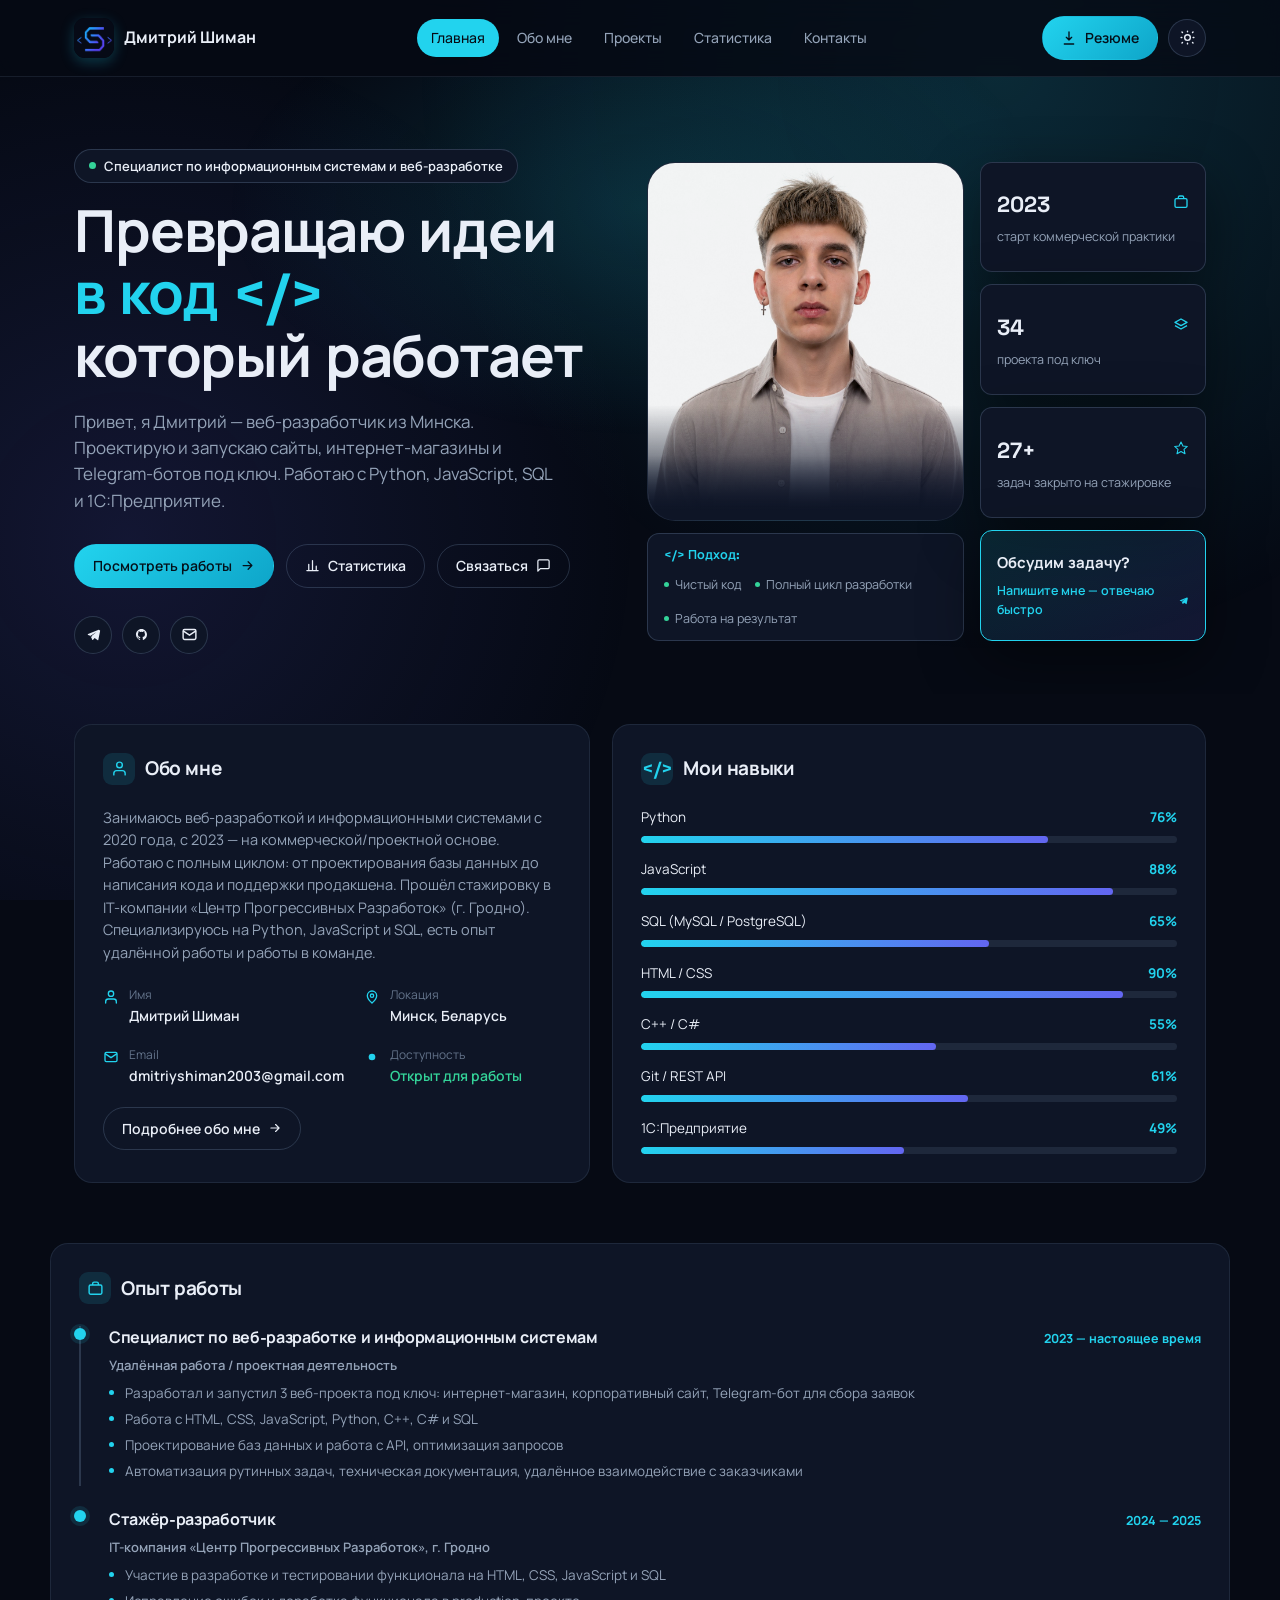
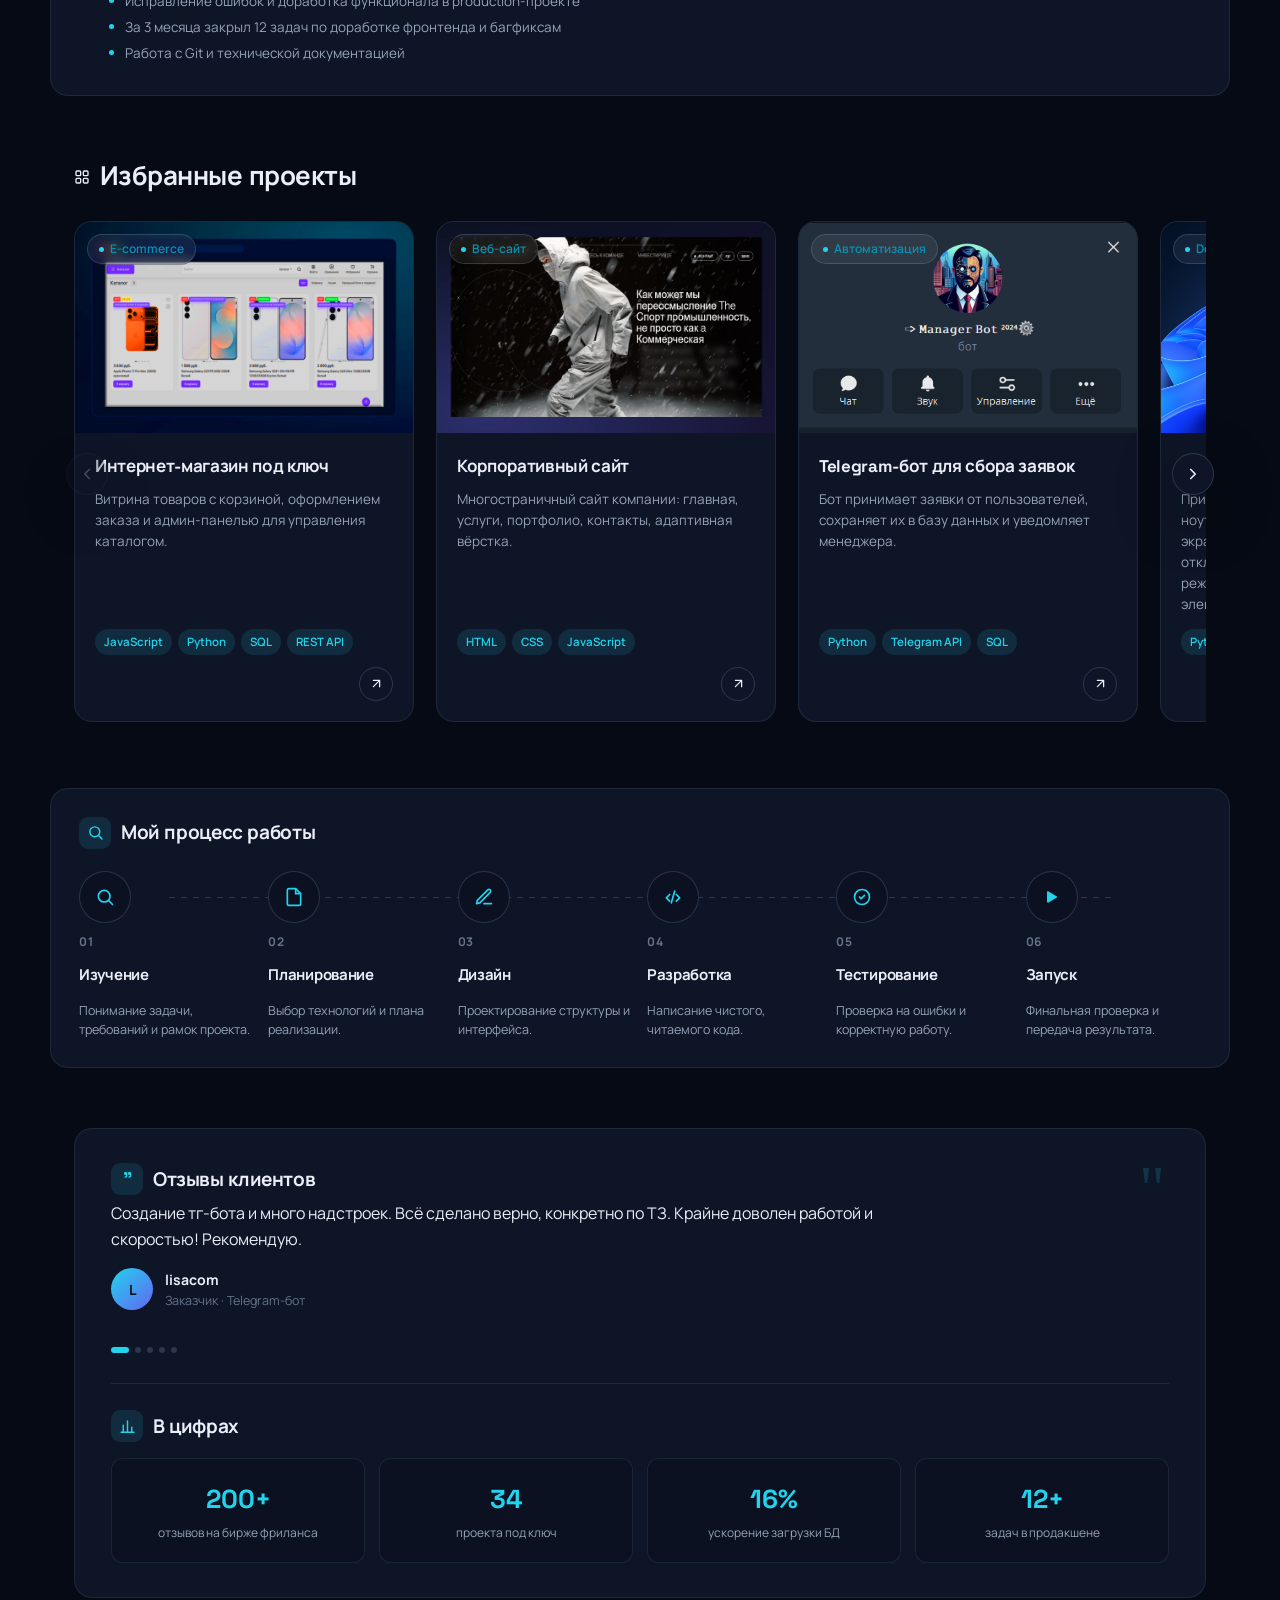
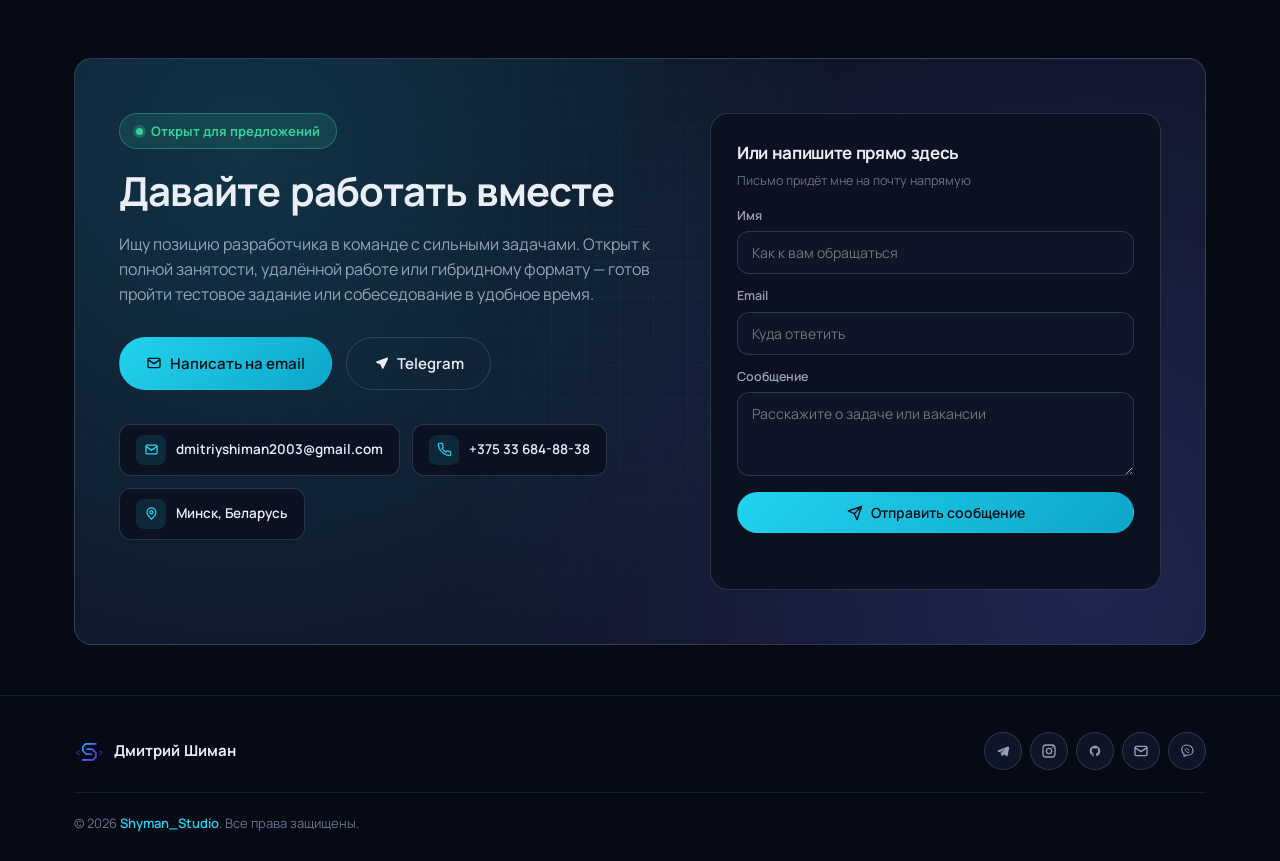
==== commit f31ffb85: "Update index.html" ====
--- a/index.html
+++ b/index.html
@@ -26,11 +26,8 @@
     <nav class="main-nav" id="mainNav">
       <a href="#home" class="active">Главная</a>
       <a href="#about">Обо мне</a>
-      <a href="#skills">Навыки</a>
-      <a href="#experience">Опыт</a>
       <a href="#projects">Проекты</a>
-      <a href="#process">Процесс</a>
-      <a href="#testimonials">Отзывы</a>
+      <a href="statistics.html">Статистика</a>
       <a href="#contact">Контакты</a>
     </nav>
 
@@ -53,12 +50,9 @@
   <button class="icon-btn close-btn" id="mobileNavClose" aria-label="Закрыть меню">✕</button>
   <a href="#home">Главная</a>
   <a href="#about">Обо мне</a>
-  <a href="#skills">Навыки</a>
-  <a href="#experience">Опыт</a>
   <a href="#projects">Проекты</a>
-  <a href="#process">Процесс</a>
-  <a href="#testimonials">Отзывы</a>
   <a href="#contact">Контакты</a>
+  <a href="statistics.html" style="margin-top: 20px; color: var(--accent);">📊 Моя статистика</a>
 </div>
 
 <main>
@@ -72,6 +66,10 @@
         <div class="hero-cta">
           <a href="#projects" class="btn btn-primary">Посмотреть работы
             <svg viewBox="0 0 24 24" fill="none" width="15" height="15"><path d="M5 12h14M13 6l6 6-6 6" stroke="currentColor" stroke-width="2" stroke-linecap="round" stroke-linejoin="round"/></svg>
+          </a>
+          <a href="statistics.html" class="btn btn-outline">
+            <svg viewBox="0 0 24 24" fill="none" width="15" height="15"><path d="M3 20h18M6 20V10M12 20V4M18 20v-7" stroke="currentColor" stroke-width="2" stroke-linecap="round"/></svg>
+            Статистика
           </a>
           <a href="#contact" class="btn btn-outline">Связаться
             <svg viewBox="0 0 24 24" fill="none" width="15" height="15"><path d="M21 15a2 2 0 01-2 2H7l-4 4V5a2 2 0 012-2h14a2 2 0 012 2z" stroke="currentColor" stroke-width="2" stroke-linecap="round" stroke-linejoin="round"/></svg>
--- a/style.css
+++ b/style.css
@@ -36,7 +36,10 @@
 }
 
 * { box-sizing: border-box; }
-html { scroll-behavior: smooth; }
+html {
+  scroll-behavior: smooth;
+  scroll-padding-top: 80px;
+}
 
 body {
   margin: 0;
@@ -342,9 +345,9 @@
 .project-thumb img { width: 100%; height: 100%; object-fit: cover; }
 .project-thumb .cat-tag {
   position: absolute; top: 12px; left: 12px;
-  background: rgba(6,10,20,0.65); backdrop-filter: blur(6px);
-  border: 1px solid var(--panel-border-strong);
-  padding: 5px 11px; border-radius: 999px; font-size: 12px; font-weight: 600; color: var(--text);
+  background: rgba(250, 251, 251, 0.064); backdrop-filter: blur(6px);
+  border: 1px solid var(--panel-border-strong);
+  padding: 5px 11px; border-radius: 999px; font-size: 12px; font-weight: 600; color: #0891b2;
   display: flex; align-items: center; gap: 6px;
 }
 .project-thumb .cat-tag .dot { width: 5px; height: 5px; border-radius: 50%; background: var(--accent); }
